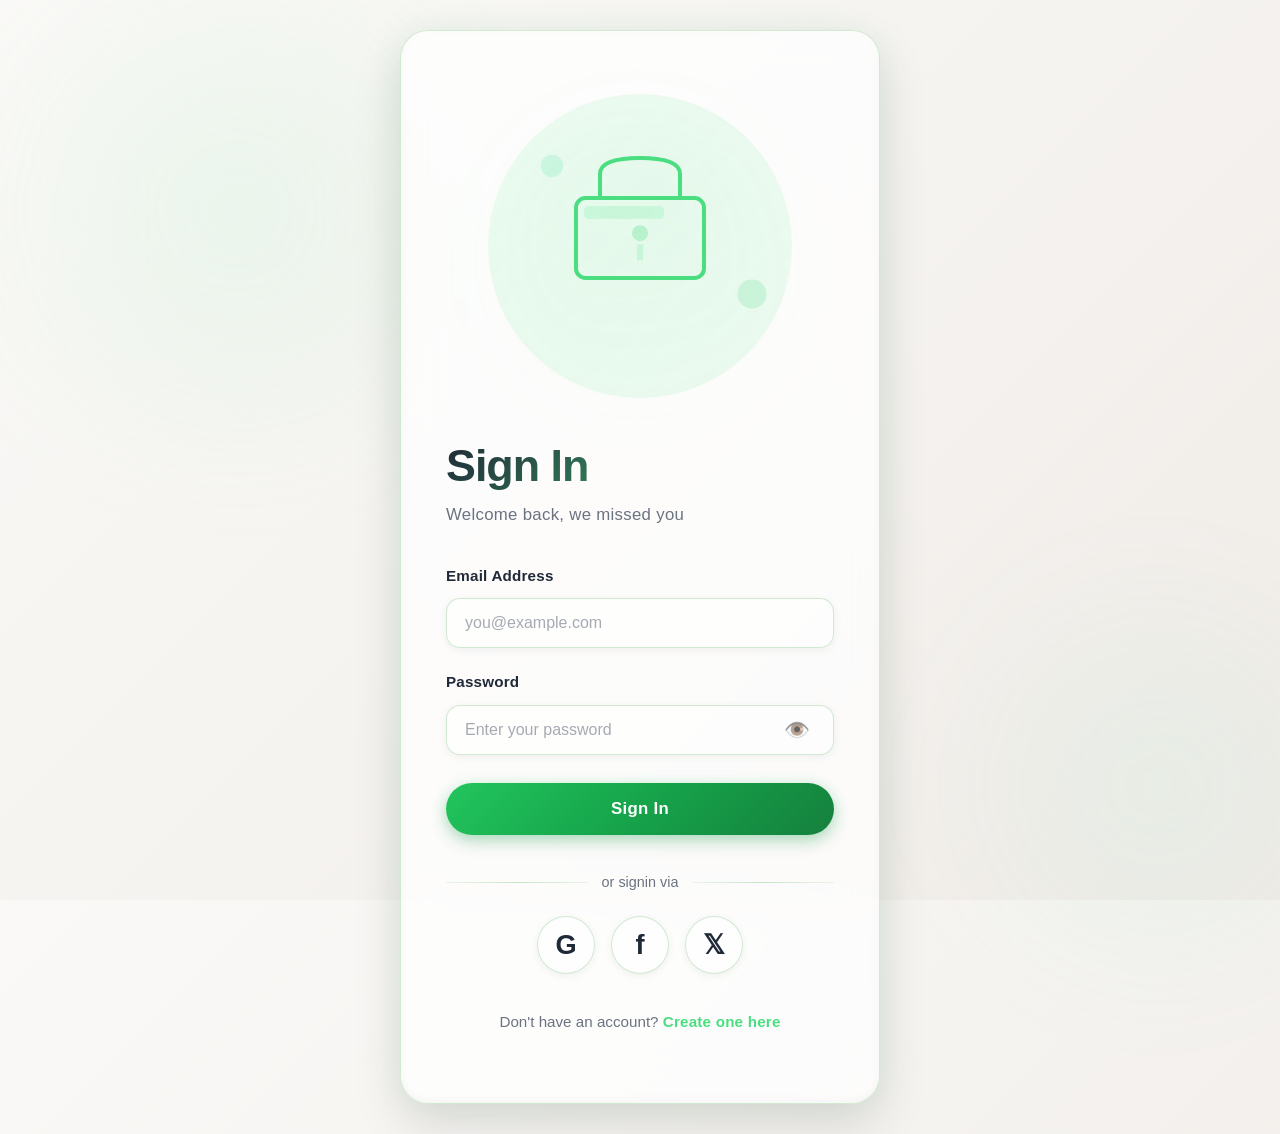
==== signin.html @ 395a78ac "Initial commit: Premium authentication UI with glassmorphism design" ====
<!DOCTYPE html>
<html lang="en">
<head>
    <meta charset="UTF-8">
    <meta name="viewport" content="width=device-width, initial-scale=1.0">
    <title>Sign In - Premium App</title>
    <link rel="stylesheet" href="style.css">
</head>
<body>
    <div class="container">
        <div class="glass-card">
            <div class="illustration">
                <svg viewBox="0 0 200 200" xmlns="http://www.w3.org/2000/svg">
                    <!-- Soft gradient background -->
                    <defs>
                        <linearGradient id="signinGradient" x1="0%" y1="0%" x2="100%" y2="100%">
                            <stop offset="0%" style="stop-color:#86efac;stop-opacity:0.25" />
                            <stop offset="100%" style="stop-color:#4ade80;stop-opacity:0.15" />
                        </linearGradient>
                    </defs>
                    
                    <circle cx="100" cy="100" r="95" fill="url(#signinGradient)" opacity="0.6"/>
                    
                    <!-- Lock illustration -->
                    <rect x="60" y="70" width="80" height="50" rx="6" fill="none" stroke="#4ade80" stroke-width="2.5"/>
                    <path d="M 75 70 V 55 Q 75 45 100 45 Q 125 45 125 55 V 70" fill="none" stroke="#4ade80" stroke-width="2.5" stroke-linecap="round"/>
                    
                    <!-- Keyhole -->
                    <circle cx="100" cy="92" r="5" fill="#4ade80" opacity="0.3"/>
                    <rect x="98" y="99" width="4" height="10" fill="#4ade80" opacity="0.2"/>
                    
                    <!-- Shine effect -->
                    <rect x="65" y="75" width="50" height="8" fill="#86efac" opacity="0.3" rx="3"/>
                    
                    <!-- Decorative elements -->
                    <circle cx="45" cy="50" r="7" fill="#6ee7b7" opacity="0.25"/>
                    <circle cx="170" cy="130" r="9" fill="#4ade80" opacity="0.2"/>
                </svg>
            </div>

            <h1 class="title">Sign In</h1>
            <p class="subtitle">Welcome back, we missed you</p>

            <div id="successMessage" class="success-message"></div>

            <form onsubmit="handleSignIn(event)">
                <div class="form-group">
                    <label for="signinEmail">Email Address</label>
                    <input 
                        type="email" 
                        id="signinEmail" 
                        placeholder="you@example.com"
                        required
                    >
                    <span class="error-message" id="emailError"></span>
                </div>

                <div class="form-group">
                    <label for="signinPassword">Password</label>
                    <div class="password-wrapper">
                        <input 
                            type="password" 
                            id="signinPassword" 
                            placeholder="Enter your password"
                            required
                        >
                        <button type="button" class="toggle-password" onclick="togglePasswordVisibility('signinPassword')">👁️</button>
                    </div>
                    <span class="error-message" id="passwordError"></span>
                </div>

                <button type="submit" class="btn btn-primary btn-block" style="margin-top: 28px;">
                    Sign In
                </button>
            </form>

            <!-- Social Login Section -->
            <div class="social-login">
                <div class="social-divider">or signin via</div>
                <div class="social-buttons">
                    <button type="button" class="social-btn" title="Sign in with Google">G</button>
                    <button type="button" class="social-btn" title="Sign in with Facebook">f</button>
                    <button type="button" class="social-btn" title="Sign in with Twitter">𝕏</button>
                </div>
            </div>

            <div class="form-footer">
                <p>Don't have an account? <a href="signup.html">Create one here</a></p>
            </div>
        </div>
    </div>

    <script src="script.js"></script>
</body>
</html>
---- style.css ----
/* ==================== ROOT & VARIABLES ==================== */
:root {
    --primary-color: #4ade80;
    --primary-light: #86efac;
    --primary-lighter: #dcfce7;
    --accent-mint: #6ee7b7;
    --accent-emerald: #a78bfa;
    --bg-cream: #faf9f7;
    --bg-light: #f5f3f0;
    --bg-lighter: #f0ebe7;
    --text-dark: #1f2937;
    --text-light: #6b7280;
    --glass-bg: rgba(255, 255, 255, 0.75);
    --glass-border: rgba(76, 175, 80, 0.25);
    --shadow-sm: 0 2px 8px rgba(0, 0, 0, 0.06);
    --shadow-md: 0 8px 20px rgba(0, 0, 0, 0.08);
    --shadow-lg: 0 12px 35px rgba(0, 0, 0, 0.1);
    --shadow-xl: 0 20px 50px rgba(0, 0, 0, 0.12);
    --shadow-inner: inset 0 1px 3px rgba(255, 255, 255, 0.8), inset 0 -2px 8px rgba(0, 0, 0, 0.04);
    --transition: all 0.35s cubic-bezier(0.4, 0, 0.2, 1);
    --transition-fast: all 0.25s cubic-bezier(0.4, 0, 0.2, 1);
}

/* ==================== GLOBAL STYLES ==================== */
* {
    margin: 0;
    padding: 0;
    box-sizing: border-box;
}

html, body {
    width: 100%;
    height: 100%;
}

body {
    font-family: -apple-system, BlinkMacSystemFont, 'Segoe UI', 'Helvetica Neue', sans-serif;
    background: linear-gradient(135deg, #faf9f7 0%, #f5f3f0 50%, #f0ebe7 100%);
    color: var(--text-dark);
    line-height: 1.6;
    overflow-x: hidden;
    min-height: 100vh;
    position: relative;
}

/* Animated gradient background blobs */
body::before {
    content: '';
    position: fixed;
    top: -10%;
    left: -5%;
    width: 600px;
    height: 600px;
    background: radial-gradient(circle, rgba(134, 239, 172, 0.12) 0%, transparent 70%);
    border-radius: 50%;
    animation: float 25s ease-in-out infinite;
    z-index: 0;
    pointer-events: none;
    filter: blur(40px);
}

body::after {
    content: '';
    position: fixed;
    bottom: -15%;
    right: -10%;
    width: 500px;
    height: 500px;
    background: radial-gradient(circle, rgba(110, 231, 183, 0.08) 0%, transparent 70%);
    border-radius: 50%;
    animation: float 30s ease-in-out infinite reverse;
    z-index: 0;
    pointer-events: none;
    filter: blur(40px);
}

@keyframes float {
    0%, 100% {
        transform: translateY(0px) translateX(0px);
    }
    25% {
        transform: translateY(-40px) translateX(30px);
    }
    50% {
        transform: translateY(-80px) translateX(-20px);
    }
    75% {
        transform: translateY(-40px) translateX(40px);
    }
}

/* ==================== CONTAINER & LAYOUT ==================== */
.container {
    width: 100%;
    min-height: 100vh;
    display: flex;
    align-items: center;
    justify-content: center;
    padding: 30px 20px;
    position: relative;
    z-index: 1;
}

/* ==================== GLASSMORPHISM + NEUMORPHISM CARDS ==================== */
.glass-card {
    background: var(--glass-bg);
    backdrop-filter: blur(20px);
    -webkit-backdrop-filter: blur(20px);
    border: 1.5px solid var(--glass-border);
    border-radius: 28px;
    padding: 55px 45px;
    box-shadow: 
        var(--shadow-xl),
        var(--shadow-inner),
        0 0 40px rgba(74, 222, 128, 0.08);
    animation: 
        slideUpFadeScale 0.6s ease-out,
        floatCard 5s ease-in-out infinite 0.5s;
    position: relative;
    max-width: 480px;
    width: 100%;
    overflow: hidden;
}

.glass-card::before {
    content: '';
    position: absolute;
    top: 0;
    left: 0;
    right: 0;
    height: 1px;
    background: linear-gradient(90deg, transparent, rgba(255,255,255,0.8), transparent);
    z-index: 2;
}

@keyframes slideUpFadeScale {
    from {
        opacity: 0;
        transform: translateY(40px) scale(0.95);
    }
    to {
        opacity: 1;
        transform: translateY(0) scale(1);
    }
}

@keyframes floatCard {
    0%, 100% {
        transform: translateY(0px);
    }
    50% {
        transform: translateY(-20px);
    }
}

/* ==================== ILLUSTRATIONS ==================== */
.illustration {
    width: 100%;
    max-width: 320px;
    margin: 0 auto 35px;
    display: flex;
    justify-content: center;
    position: relative;
    z-index: 2;
}

@keyframes floatIllustration {
    0%, 100% {
        transform: translateY(0px) rotateZ(-1deg);
    }
    50% {
        transform: translateY(-15px) rotateZ(1deg);
    }
}

.illustration svg {
    width: 100%;
    height: auto;
    filter: drop-shadow(0 15px 35px rgba(74, 222, 128, 0.15));
    animation: floatIllustration 4s ease-in-out infinite;
}

/* ==================== TYPOGRAPHY ==================== */
.title {
    font-size: 2.8rem;
    font-weight: 800;
    background: linear-gradient(135deg, #1f2937 0%, #4ade80 100%);
    -webkit-background-clip: text;
    -webkit-text-fill-color: transparent;
    background-clip: text;
    margin-bottom: 12px;
    letter-spacing: -1px;
    line-height: 1.1;
}

.subtitle {
    font-size: 1.05rem;
    color: var(--text-light);
    margin-bottom: 35px;
    font-weight: 400;
    letter-spacing: 0.3px;
}

/* ==================== FORMS ==================== */
.form-group {
    display: flex;
    flex-direction: column;
    margin-bottom: 22px;
    animation: formSlideIn 0.5s ease-out backwards;
}

.form-group:nth-child(1) { animation-delay: 0.1s; }
.form-group:nth-child(2) { animation-delay: 0.2s; }
.form-group:nth-child(3) { animation-delay: 0.3s; }
.form-group:nth-child(4) { animation-delay: 0.4s; }
.form-group:nth-child(5) { animation-delay: 0.5s; }

@keyframes formSlideIn {
    from {
        opacity: 0;
        transform: translateY(20px);
    }
    to {
        opacity: 1;
        transform: translateY(0);
    }
}

label {
    font-size: 0.95rem;
    font-weight: 600;
    color: var(--text-dark);
    margin-bottom: 10px;
    display: block;
    letter-spacing: 0.2px;
}

input[type="text"],
input[type="email"],
input[type="password"] {
    padding: 15px 18px;
    border: 1.5px solid rgba(76, 173, 80, 0.25);
    border-radius: 14px;
    background: rgba(255, 255, 255, 0.5);
    color: var(--text-dark);
    font-size: 1rem;
    transition: var(--transition);
    font-family: inherit;
    box-shadow: var(--shadow-sm);
    position: relative;
    z-index: 1;
}

input[type="text"]::placeholder,
input[type="email"]::placeholder,
input[type="password"]::placeholder {
    color: rgba(107, 114, 128, 0.6);
}

input[type="text"]:focus,
input[type="email"]:focus,
input[type="password"]:focus {
    outline: none;
    background: rgba(255, 255, 255, 0.95);
    border-color: var(--primary-color);
    box-shadow: 
        0 0 0 4px rgba(74, 222, 128, 0.12),
        var(--shadow-md),
        inset 0 1px 2px rgba(255, 255, 255, 0.5);
    transform: translateY(-2px);
}

/* ==================== PASSWORD WRAPPER ==================== */
.password-wrapper {
    position: relative;
    display: flex;
    align-items: center;
}

.password-wrapper input {
    width: 100%;
    padding-right: 48px;
}

.toggle-password {
    position: absolute;
    right: 16px;
    background: none;
    border: none;
    cursor: pointer;
    color: var(--text-light);
    font-size: 1.3rem;
    transition: var(--transition-fast);
    padding: 8px;
    display: flex;
    align-items: center;
    justify-content: center;
    z-index: 2;
    opacity: 0.7;
}

.toggle-password:hover {
    color: var(--primary-color);
    transform: scale(1.15);
    opacity: 1;
}

/* ==================== BUTTONS ==================== */
.btn {
    padding: 16px 36px;
    border: none;
    border-radius: 26px;
    font-size: 1.05rem;
    font-weight: 700;
    cursor: pointer;
    transition: var(--transition);
    position: relative;
    overflow: hidden;
    font-family: inherit;
    letter-spacing: 0.3px;
    box-shadow: var(--shadow-md);
}

/* Shine effect animation */
.btn::before {
    content: '';
    position: absolute;
    top: 0;
    left: -100%;
    width: 100%;
    height: 100%;
    background: linear-gradient(90deg, 
        transparent 0%, 
        rgba(255,255,255,0.4) 50%, 
        transparent 100%);
    transition: left 0.6s ease;
}

.btn:hover::before {
    left: 100%;
}

/* Glow effect */
.btn::after {
    content: '';
    position: absolute;
    top: 50%;
    left: 50%;
    width: 0;
    height: 0;
    border-radius: 50%;
    background: rgba(255, 255, 255, 0.3);
    transform: translate(-50%, -50%);
    transition: width 0.4s, height 0.4s;
    z-index: -1;
}

.btn:active::after {
    width: 300px;
    height: 300px;
}

.btn-primary {
    background: linear-gradient(135deg, #22c55e 0%, #16a34a 50%, #15803d 100%);
    color: white;
    box-shadow: 
        var(--shadow-md),
        0 4px 15px rgba(34, 197, 94, 0.35);
}

.btn-primary:hover {
    transform: translateY(-4px);
    box-shadow: 
        0 12px 30px rgba(34, 197, 94, 0.45),
        0 0 30px rgba(74, 222, 128, 0.25);
}

.btn-primary:active {
    transform: translateY(-2px) scale(0.97);
    box-shadow: 
        0 8px 20px rgba(34, 197, 94, 0.35),
        inset 0 2px 4px rgba(0, 0, 0, 0.15);
}

.btn-secondary {
    background: rgba(74, 222, 128, 0.12);
    color: var(--primary-color);
    border: 1.8px solid var(--primary-color);
    box-shadow: var(--shadow-sm);
}

.btn-secondary:hover {
    background: rgba(74, 222, 128, 0.2);
    transform: translateY(-3px);
    box-shadow: 
        0 8px 20px rgba(74, 222, 128, 0.25),
        0 0 25px rgba(74, 222, 128, 0.15);
    border-color: var(--accent-mint);
}

.btn-secondary:active {
    transform: translateY(-1px) scale(0.97);
}

.btn-block {
    width: 100%;
    display: block;
}

/* ==================== SOCIAL BUTTONS ==================== */
.social-login {
    margin-top: 36px;
    text-align: center;
}

.social-divider {
    display: flex;
    align-items: center;
    gap: 14px;
    color: var(--text-light);
    font-size: 0.9rem;
    margin-bottom: 22px;
    font-weight: 500;
}

.social-divider::before,
.social-divider::after {
    content: '';
    flex: 1;
    height: 1.5px;
    background: linear-gradient(90deg, rgba(76, 173, 80, 0.1), rgba(76, 173, 80, 0.3), rgba(76, 173, 80, 0.1));
}

.social-buttons {
    display: flex;
    gap: 16px;
    justify-content: center;
    flex-wrap: wrap;
}

.social-btn {
    width: 58px;
    height: 58px;
    border-radius: 50%;
    background: linear-gradient(135deg, rgba(255, 255, 255, 0.6), rgba(255, 255, 255, 0.4));
    border: 1.8px solid rgba(76, 173, 80, 0.25);
    cursor: pointer;
    display: flex;
    align-items: center;
    justify-content: center;
    transition: var(--transition);
    color: var(--text-dark);
    font-size: 1.7rem;
    font-weight: 700;
    box-shadow: var(--shadow-sm);
    position: relative;
    overflow: hidden;
}

.social-btn::before {
    content: '';
    position: absolute;
    inset: 0;
    background: linear-gradient(45deg, transparent 30%, rgba(255,255,255,0.3), transparent 70%);
    transform: translateX(-150%) translateY(-150%);
    transition: transform 0.6s cubic-bezier(0.4, 0, 0.2, 1);
}

.social-btn:hover::before {
    transform: translateX(150%) translateY(150%);
}

.social-btn:hover {
    transform: translateY(-8px) scale(1.12);
    background: linear-gradient(135deg, rgba(76, 222, 128, 0.2), rgba(76, 222, 128, 0.1));
    border-color: var(--primary-color);
    box-shadow: 
        0 12px 32px rgba(74, 222, 128, 0.3),
        0 0 28px rgba(74, 222, 128, 0.18);
}

.social-btn:active {
    transform: translateY(-3px) scale(1.06);
    box-shadow: 
        0 8px 20px rgba(74, 222, 128, 0.25),
        inset 0 2px 4px rgba(0, 0, 0, 0.1);
}

/* ==================== FORM SECTIONS ==================== */
.form-divider {
    text-align: center;
    color: var(--text-light);
    font-size: 0.9rem;
    margin: 32px 0;
    position: relative;
    font-weight: 500;
    letter-spacing: 0.2px;
}

.form-divider::before,
.form-divider::after {
    content: '';
    position: absolute;
    top: 50%;
    width: 38%;
    height: 1.5px;
    background: linear-gradient(90deg, rgba(76, 173, 80, 0.1), rgba(76, 173, 80, 0.3));
}

.form-divider::before {
    left: 0;
}

.form-divider::after {
    right: 0;
    background: linear-gradient(90deg, rgba(76, 173, 80, 0.3), rgba(76, 173, 80, 0.1));
}

.form-footer {
    text-align: center;
    margin-top: 36px;
    font-size: 0.95rem;
}

.form-footer p {
    color: var(--text-light);
    margin-bottom: 14px;
    font-weight: 500;
}

.form-footer a {
    color: var(--primary-color);
    text-decoration: none;
    font-weight: 700;
    transition: var(--transition-fast);
    position: relative;
    letter-spacing: 0.2px;
}

.form-footer a::after {
    content: '';
    position: absolute;
    bottom: -3px;
    left: 0;
    right: 0;
    height: 2.5px;
    background: linear-gradient(90deg, var(--primary-color), var(--accent-mint));
    transform: scaleX(0);
    transform-origin: right;
    transition: transform 0.4s cubic-bezier(0.4, 0, 0.2, 1);
    border-radius: 2px;
}

.form-footer a:hover {
    color: var(--accent-mint);
}

.form-footer a:hover::after {
    transform: scaleX(1);
    transform-origin: left;
}

/* ==================== BUTTONS SECTION ==================== */
.button-group {
    display: flex;
    gap: 16px;
    justify-content: center;
}

.button-group .btn {
    flex: 1;
}

/* ==================== ERROR & SUCCESS MESSAGES ==================== */
.error-message {
    font-size: 0.85rem;
    color: #ef4444;
    display: none;
    margin-top: 6px;
    animation: shake 0.3s ease-in-out;
}

.error-message.show {
    display: block;
}

@keyframes shake {
    0%, 100% { transform: translateX(0); }
    25% { transform: translateX(-5px); }
    75% { transform: translateX(5px); }
}

.success-message {
    background: rgba(34, 197, 94, 0.15);
    border: 1.5px solid var(--primary-color);
    color: var(--primary-color);
    padding: 14px 16px;
    border-radius: 12px;
    margin-bottom: 20px;
    display: none;
    animation: slideDownFade 0.4s ease-out;
}

.success-message.show {
    display: block;
}

@keyframes slideDownFade {
    from {
        opacity: 0;
        transform: translateY(-10px);
    }
    to {
        opacity: 1;
        transform: translateY(0);
    }
}

/* ==================== HOME PAGE ==================== */
.home-content {
    text-align: center;
}

.home-content .title {
    background: linear-gradient(135deg, var(--primary-color), var(--accent-mint));
    -webkit-background-clip: text;
    -webkit-text-fill-color: transparent;
    background-clip: text;
}

/* ==================== RESPONSIVE DESIGN ==================== */
@media (max-width: 768px) {
    .glass-card {
        padding: 40px 24px;
        border-radius: 18px;
    }

    .title {
        font-size: 1.8rem;
    }

    .subtitle {
        font-size: 1rem;
    }

    .btn {
        padding: 12px 24px;
        font-size: 0.95rem;
    }

    .button-group {
        flex-direction: column;
    }
}

@media (max-width: 480px) {
    .container {
        padding: 16px;
    }

    .glass-card {
        padding: 32px 20px;
        border-radius: 16px;
    }

    .title {
        font-size: 1.5rem;
        margin-bottom: 10px;
    }

    .subtitle {
        font-size: 0.95rem;
        margin-bottom: 24px;
    }

    .form-group {
        margin-bottom: 16px;
    }

    input[type="text"],
    input[type="email"],
    input[type="password"] {
        padding: 12px 14px;
        font-size: 16px; /* Prevents iOS zoom */
    }

    .btn {
        padding: 12px 20px;
        font-size: 0.9rem;
        min-height: 48px;
    }

    .button-group {
        gap: 12px;
    }

    label {
        font-size: 0.9rem;
    }

    .social-btn {
        width: 46px;
        height: 46px;
    }

    .illustration {
        max-width: 200px;
    }
}

/* ==================== TOUCH DEVICE OPTIMIZATIONS ==================== */
@media (hover: none) and (pointer: coarse) {
    input[type="text"],
    input[type="email"],
    input[type="password"] {
        font-size: 16px;
        touch-action: manipulation;
    }

    .btn {
        touch-action: manipulation;
        -webkit-tap-highlight-color: transparent;
    }

    .btn:active {
        transform: scale(0.98);
    }
}
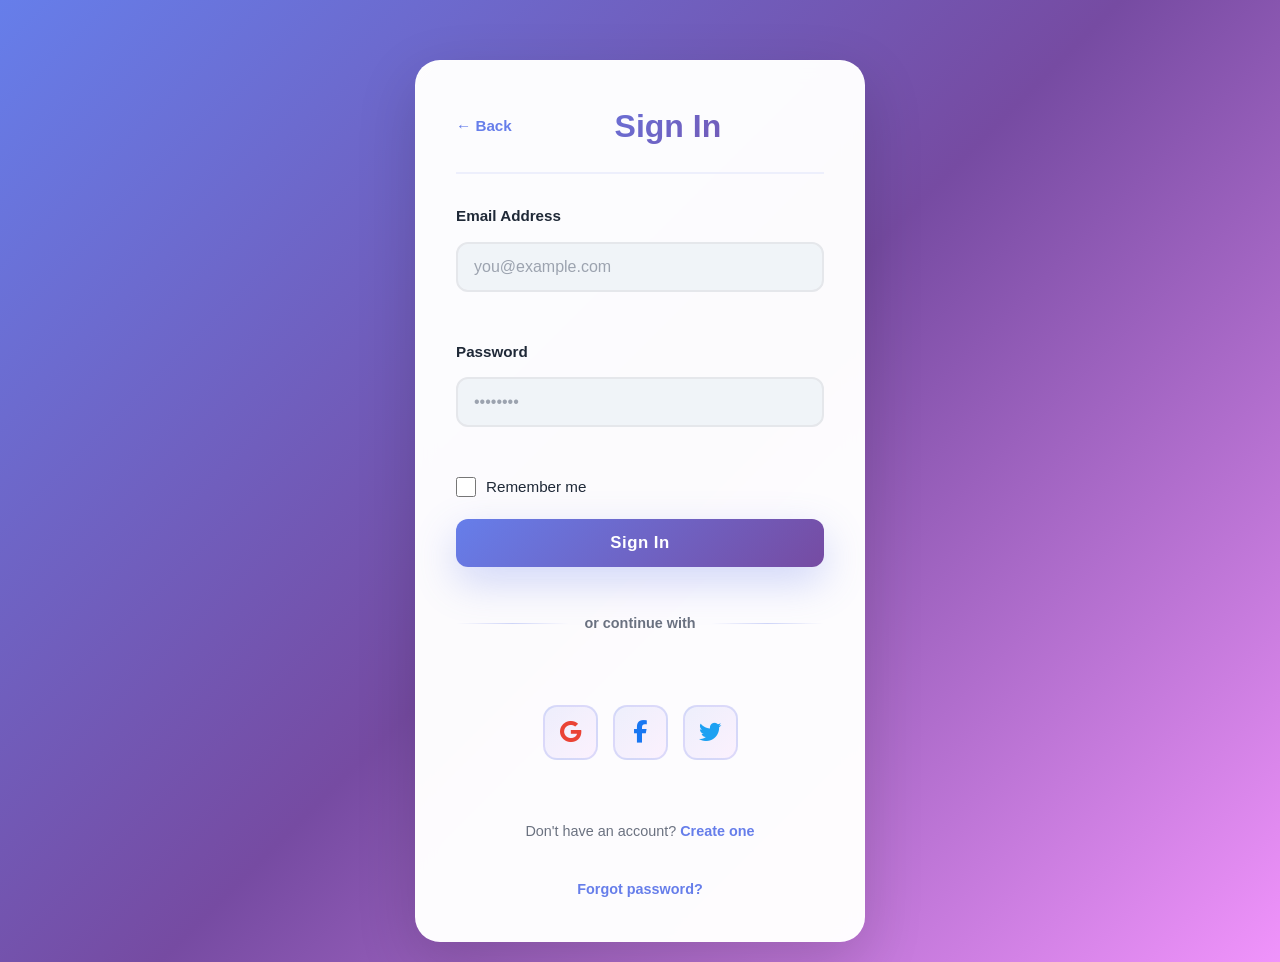
==== commit 97ba50e1: "Initial commit - UI UX Signin Project" ====
--- a/signin.html
+++ b/signin.html
@@ -3,90 +3,96 @@
 <head>
     <meta charset="UTF-8">
     <meta name="viewport" content="width=device-width, initial-scale=1.0">
-    <title>Sign In - Premium App</title>
+    <title>Sign In - GlassAuth</title>
     <link rel="stylesheet" href="style.css">
+    <link rel="stylesheet" href="https://cdnjs.cloudflare.com/ajax/libs/font-awesome/6.4.0/css/all.min.css">
 </head>
 <body>
-    <div class="container">
-        <div class="glass-card">
-            <div class="illustration">
-                <svg viewBox="0 0 200 200" xmlns="http://www.w3.org/2000/svg">
-                    <!-- Soft gradient background -->
-                    <defs>
-                        <linearGradient id="signinGradient" x1="0%" y1="0%" x2="100%" y2="100%">
-                            <stop offset="0%" style="stop-color:#86efac;stop-opacity:0.25" />
-                            <stop offset="100%" style="stop-color:#4ade80;stop-opacity:0.15" />
-                        </linearGradient>
-                    </defs>
-                    
-                    <circle cx="100" cy="100" r="95" fill="url(#signinGradient)" opacity="0.6"/>
-                    
-                    <!-- Lock illustration -->
-                    <rect x="60" y="70" width="80" height="50" rx="6" fill="none" stroke="#4ade80" stroke-width="2.5"/>
-                    <path d="M 75 70 V 55 Q 75 45 100 45 Q 125 45 125 55 V 70" fill="none" stroke="#4ade80" stroke-width="2.5" stroke-linecap="round"/>
-                    
-                    <!-- Keyhole -->
-                    <circle cx="100" cy="92" r="5" fill="#4ade80" opacity="0.3"/>
-                    <rect x="98" y="99" width="4" height="10" fill="#4ade80" opacity="0.2"/>
-                    
-                    <!-- Shine effect -->
-                    <rect x="65" y="75" width="50" height="8" fill="#86efac" opacity="0.3" rx="3"/>
-                    
-                    <!-- Decorative elements -->
-                    <circle cx="45" cy="50" r="7" fill="#6ee7b7" opacity="0.25"/>
-                    <circle cx="170" cy="130" r="9" fill="#4ade80" opacity="0.2"/>
-                </svg>
+    <div class="container signin-container">
+        <div class="glass-card auth-card">
+            <div class="card-header">
+                <a href="index.html" class="back-link">← Back</a>
+                <h2>Sign In</h2>
             </div>
 
-            <h1 class="title">Sign In</h1>
-            <p class="subtitle">Welcome back, we missed you</p>
-
-            <div id="successMessage" class="success-message"></div>
-
-            <form onsubmit="handleSignIn(event)">
+            <form id="signinForm" class="auth-form" novalidate>
                 <div class="form-group">
                     <label for="signinEmail">Email Address</label>
                     <input 
                         type="email" 
                         id="signinEmail" 
+                        name="email" 
                         placeholder="you@example.com"
-                        required
-                    >
-                    <span class="error-message" id="emailError"></span>
+                        required>
+                    <span class="form-error" id="signinEmailError"></span>
                 </div>
 
                 <div class="form-group">
                     <label for="signinPassword">Password</label>
-                    <div class="password-wrapper">
-                        <input 
-                            type="password" 
-                            id="signinPassword" 
-                            placeholder="Enter your password"
-                            required
-                        >
-                        <button type="button" class="toggle-password" onclick="togglePasswordVisibility('signinPassword')">👁️</button>
-                    </div>
-                    <span class="error-message" id="passwordError"></span>
+                    <input 
+                        type="password" 
+                        id="signinPassword" 
+                        name="password" 
+                        placeholder="••••••••"
+                        required>
+                    <span class="form-error" id="signinPasswordError"></span>
                 </div>
 
-                <button type="submit" class="btn btn-primary btn-block" style="margin-top: 28px;">
-                    Sign In
-                </button>
+                <div class="form-group checkbox">
+                    <input 
+                        type="checkbox" 
+                        id="rememberMe" 
+                        name="rememberMe">
+                    <label for="rememberMe">Remember me</label>
+                </div>
+
+                <button type="submit" class="btn btn-primary btn-block">Sign In</button>
+
+                <div class="form-divider">
+                    <span>or continue with</span>
+                </div>
+
+                <div class="social-buttons">
+                    <button type="button" class="social-btn google-btn" title="Sign in with Google">
+                        <i class="fab fa-google"></i>
+                    </button>
+                    <button type="button" class="social-btn facebook-btn" title="Sign in with Facebook">
+                        <i class="fab fa-facebook-f"></i>
+                    </button>
+                    <button type="button" class="social-btn twitter-btn" title="Sign in with Twitter">
+                        <i class="fab fa-twitter"></i>
+                    </button>
+                </div>
+
+                <p class="auth-link">Don't have an account? <a href="signup.html">Create one</a></p>
+                <p class="auth-link forgot-password"><a href="#">Forgot password?</a></p>
             </form>
 
-            <!-- Social Login Section -->
-            <div class="social-login">
-                <div class="social-divider">or signin via</div>
-                <div class="social-buttons">
-                    <button type="button" class="social-btn" title="Sign in with Google">G</button>
-                    <button type="button" class="social-btn" title="Sign in with Facebook">f</button>
-                    <button type="button" class="social-btn" title="Sign in with Twitter">𝕏</button>
+            <div class="success-message" id="signinSuccessMessage" style="display: none;">
+                <svg width="24" height="24" viewBox="0 0 24 24" fill="none" stroke="currentColor">
+                    <path d="M22 11.08V12a10 10 0 1 1-5.93-9.14" stroke-width="2" stroke-linecap="round"/>
+                    <polyline points="22 4 12 14.01 9 11.01" stroke-width="2" stroke-linecap="round"/>
+                </svg>
+                <p>Signed in successfully! Redirecting...</p>
+            </div>
+
+            <div class="user-info" id="userInfo" style="display: none;">
+                <div class="info-header">
+                    <h3>Welcome back!</h3>
+                    <button type="button" class="btn-logout" id="logoutBtn">Logout</button>
+                </div>
+                <div class="user-details">
+                    <p><strong>Name:</strong> <span id="displayName"></span></p>
+                    <p><strong>Email:</strong> <span id="displayEmail"></span></p>
+                    <p><strong>Joined:</strong> <span id="displayDate"></span></p>
                 </div>
             </div>
+        </div>
 
-            <div class="form-footer">
-                <p>Don't have an account? <a href="signup.html">Create one here</a></p>
-            </div>
+        <div class="floating-shapes">
+            <div class="shape shape-1"></div>
+            <div class="shape shape-2"></div>
+            <div class="shape shape-3"></div>
         </div>
     </div>
 
--- a/style.css
+++ b/style.css
@@ -1,124 +1,88 @@
-/* ==================== ROOT & VARIABLES ==================== */
+/* ============================================
+   ROOT VARIABLES & GLOBAL STYLES
+   ============================================ */
+
 :root {
-    --primary-color: #4ade80;
-    --primary-light: #86efac;
-    --primary-lighter: #dcfce7;
-    --accent-mint: #6ee7b7;
-    --accent-emerald: #a78bfa;
-    --bg-cream: #faf9f7;
-    --bg-light: #f5f3f0;
-    --bg-lighter: #f0ebe7;
-    --text-dark: #1f2937;
-    --text-light: #6b7280;
-    --glass-bg: rgba(255, 255, 255, 0.75);
-    --glass-border: rgba(76, 175, 80, 0.25);
-    --shadow-sm: 0 2px 8px rgba(0, 0, 0, 0.06);
-    --shadow-md: 0 8px 20px rgba(0, 0, 0, 0.08);
-    --shadow-lg: 0 12px 35px rgba(0, 0, 0, 0.1);
-    --shadow-xl: 0 20px 50px rgba(0, 0, 0, 0.12);
-    --shadow-inner: inset 0 1px 3px rgba(255, 255, 255, 0.8), inset 0 -2px 8px rgba(0, 0, 0, 0.04);
-    --transition: all 0.35s cubic-bezier(0.4, 0, 0.2, 1);
-    --transition-fast: all 0.25s cubic-bezier(0.4, 0, 0.2, 1);
-}
-
-/* ==================== GLOBAL STYLES ==================== */
+    --primary-color: #7c3aed;
+    --primary-light: #a78bfa;
+    --primary-dark: #6d28d9;
+    --secondary-color: #06b6d4;
+    --accent-color: #ec4899;
+    --success-color: #10b981;
+    --error-color: #ef4444;
+    --warning-color: #f59e0b;
+    --bg-color: #0f172a;
+    --bg-secondary: #1e293b;
+    --text-color: #1f2937;
+    --text-secondary: #6b7280;
+    --light-bg: #f8fafc;
+    --glass-bg: rgba(124, 58, 237, 0.08);
+    --glass-border: rgba(124, 58, 237, 0.15);
+    --shadow-lg: 0 25px 50px -12px rgba(0, 0, 0, 0.1);
+    --shadow-md: 0 10px 25px -5px rgba(0, 0, 0, 0.08);
+    --transition: all 0.3s cubic-bezier(0.4, 0, 0.2, 1);
+}
+
 * {
     margin: 0;
     padding: 0;
     box-sizing: border-box;
 }
 
-html, body {
+html {
+    scroll-behavior: smooth;
+}
+
+body {
+    font-family: 'Segoe UI', Tahoma, Geneva, Verdana, sans-serif;
+    background: linear-gradient(135deg, #667eea 0%, #764ba2 50%, #f093fb 100%);
+    min-height: 100vh;
+    overflow-x: hidden;
+    color: var(--text-color);
+    line-height: 1.6;
+}
+
+/* ============================================
+   CONTAINER & LAYOUT
+   ============================================ */
+
+.container {
     width: 100%;
-    height: 100%;
-}
-
-body {
-    font-family: -apple-system, BlinkMacSystemFont, 'Segoe UI', 'Helvetica Neue', sans-serif;
-    background: linear-gradient(135deg, #faf9f7 0%, #f5f3f0 50%, #f0ebe7 100%);
-    color: var(--text-dark);
-    line-height: 1.6;
-    overflow-x: hidden;
+    max-width: 1200px;
+    margin: 0 auto;
+    padding: 20px;
+    display: flex;
+    flex-direction: column;
+    align-items: center;
+    justify-content: center;
     min-height: 100vh;
     position: relative;
-}
-
-/* Animated gradient background blobs */
-body::before {
-    content: '';
-    position: fixed;
-    top: -10%;
-    left: -5%;
-    width: 600px;
-    height: 600px;
-    background: radial-gradient(circle, rgba(134, 239, 172, 0.12) 0%, transparent 70%);
-    border-radius: 50%;
-    animation: float 25s ease-in-out infinite;
-    z-index: 0;
-    pointer-events: none;
-    filter: blur(40px);
-}
-
-body::after {
-    content: '';
-    position: fixed;
-    bottom: -15%;
-    right: -10%;
-    width: 500px;
-    height: 500px;
-    background: radial-gradient(circle, rgba(110, 231, 183, 0.08) 0%, transparent 70%);
-    border-radius: 50%;
-    animation: float 30s ease-in-out infinite reverse;
-    z-index: 0;
-    pointer-events: none;
-    filter: blur(40px);
-}
-
-@keyframes float {
-    0%, 100% {
-        transform: translateY(0px) translateX(0px);
-    }
-    25% {
-        transform: translateY(-40px) translateX(30px);
-    }
-    50% {
-        transform: translateY(-80px) translateX(-20px);
-    }
-    75% {
-        transform: translateY(-40px) translateX(40px);
-    }
-}
-
-/* ==================== CONTAINER & LAYOUT ==================== */
-.container {
-    width: 100%;
-    min-height: 100vh;
-    display: flex;
-    align-items: center;
-    justify-content: center;
-    padding: 30px 20px;
+    z-index: 10;
+}
+
+.home-container {
+    gap: 40px;
+}
+
+.signup-container,
+.signin-container {
+    justify-content: flex-start;
+    padding-top: 60px;
+}
+
+/* ============================================
+   GLASS CARD STYLES
+   ============================================ */
+
+.glass-card {
+    background: rgba(255, 255, 255, 0.95);
+    backdrop-filter: blur(10px);
+    border: 1px solid rgba(255, 255, 255, 0.2);
+    border-radius: 25px;
+    padding: 40px;
+    box-shadow: 0 30px 60px rgba(0, 0, 0, 0.2);
+    animation: fadeInUp 0.6s ease-out;
     position: relative;
-    z-index: 1;
-}
-
-/* ==================== GLASSMORPHISM + NEUMORPHISM CARDS ==================== */
-.glass-card {
-    background: var(--glass-bg);
-    backdrop-filter: blur(20px);
-    -webkit-backdrop-filter: blur(20px);
-    border: 1.5px solid var(--glass-border);
-    border-radius: 28px;
-    padding: 55px 45px;
-    box-shadow: 
-        var(--shadow-xl),
-        var(--shadow-inner),
-        0 0 40px rgba(74, 222, 128, 0.08);
-    animation: 
-        slideUpFadeScale 0.6s ease-out,
-        floatCard 5s ease-in-out infinite 0.5s;
-    position: relative;
-    max-width: 480px;
-    width: 100%;
     overflow: hidden;
 }
 
@@ -128,487 +92,637 @@
     top: 0;
     left: 0;
     right: 0;
-    height: 1px;
-    background: linear-gradient(90deg, transparent, rgba(255,255,255,0.8), transparent);
-    z-index: 2;
-}
-
-@keyframes slideUpFadeScale {
-    from {
-        opacity: 0;
-        transform: translateY(40px) scale(0.95);
-    }
-    to {
-        opacity: 1;
-        transform: translateY(0) scale(1);
-    }
-}
-
-@keyframes floatCard {
-    0%, 100% {
-        transform: translateY(0px);
-    }
-    50% {
-        transform: translateY(-20px);
-    }
-}
-
-/* ==================== ILLUSTRATIONS ==================== */
-.illustration {
-    width: 100%;
-    max-width: 320px;
-    margin: 0 auto 35px;
-    display: flex;
-    justify-content: center;
+    bottom: 0;
+    background: linear-gradient(135deg, rgba(255, 255, 255, 0.1) 0%, transparent 100%);
+    pointer-events: none;
+    z-index: 1;
+}
+
+.glass-card > * {
     position: relative;
     z-index: 2;
 }
 
-@keyframes floatIllustration {
-    0%, 100% {
-        transform: translateY(0px) rotateZ(-1deg);
-    }
-    50% {
-        transform: translateY(-15px) rotateZ(1deg);
-    }
-}
-
-.illustration svg {
+/* ============================================
+   HOME PAGE STYLES
+   ============================================ */
+
+.welcome-card {
+    text-align: center;
+    max-width: 600px;
     width: 100%;
-    height: auto;
-    filter: drop-shadow(0 15px 35px rgba(74, 222, 128, 0.15));
-    animation: floatIllustration 4s ease-in-out infinite;
-}
-
-/* ==================== TYPOGRAPHY ==================== */
-.title {
-    font-size: 2.8rem;
+}
+
+.icon-circle {
+    width: 100px;
+    height: 100px;
+    margin: 0 auto 30px;
+    background: linear-gradient(135deg, var(--primary-color), var(--secondary-color));
+    border-radius: 50%;
+    display: flex;
+    align-items: center;
+    justify-content: center;
+    color: white;
+    animation: float 3s ease-in-out infinite;
+    box-shadow: 0 20px 40px rgba(124, 58, 237, 0.3);
+}
+
+.icon-circle svg {
+    filter: drop-shadow(0 2px 4px rgba(0, 0, 0, 0.2));
+}
+
+.welcome-card h1 {
+    font-size: 3.5rem;
     font-weight: 800;
-    background: linear-gradient(135deg, #1f2937 0%, #4ade80 100%);
+    margin-bottom: 15px;
+    letter-spacing: -1.5px;
+    color: var(--text-color);
+}
+
+.gradient-text {
+    background: linear-gradient(135deg, #667eea 0%, #764ba2 50%, #f093fb 100%);
     -webkit-background-clip: text;
     -webkit-text-fill-color: transparent;
     background-clip: text;
+}
+
+.subtitle {
+    font-size: 1.3rem;
+    color: var(--text-secondary);
+    margin-bottom: 35px;
+    font-weight: 500;
+}
+
+.features {
+    display: grid;
+    grid-template-columns: repeat(auto-fit, minmax(200px, 1fr));
+    gap: 20px;
+    margin: 40px 0;
+    text-align: left;
+}
+
+.feature-item {
+    display: flex;
+    align-items: center;
+    gap: 15px;
+    padding: 20px;
+    background: linear-gradient(135deg, rgba(102, 126, 234, 0.1) 0%, rgba(240, 147, 251, 0.1) 100%);
+    border-radius: 15px;
+    border: 1.5px solid rgba(102, 126, 234, 0.2);
+    transition: var(--transition);
+    cursor: pointer;
+}
+
+.feature-item:hover {
+    background: linear-gradient(135deg, rgba(102, 126, 234, 0.2) 0%, rgba(240, 147, 251, 0.2) 100%);
+    transform: translateX(8px) translateY(-2px);
+    box-shadow: 0 15px 40px rgba(102, 126, 234, 0.2);
+}
+
+.feature-icon {
+    font-size: 2rem;
+    background: linear-gradient(135deg, #667eea, #f093fb);
+    -webkit-background-clip: text;
+    -webkit-text-fill-color: transparent;
+    background-clip: text;
+    min-width: 40px;
+}
+
+.button-group {
+    display: flex;
+    gap: 20px;
+    margin-top: 40px;
+    justify-content: center;
+    flex-wrap: wrap;
+}
+
+.glass-info {
+    display: grid;
+    grid-template-columns: repeat(auto-fit, minmax(250px, 1fr));
+    gap: 20px;
+    width: 100%;
+    max-width: 900px;
+    margin-top: 20px;
+}
+
+.info-card {
+    background: linear-gradient(135deg, rgba(255, 255, 255, 0.8) 0%, rgba(255, 255, 255, 0.6) 100%);
+    backdrop-filter: blur(20px);
+    border: 1.5px solid rgba(255, 255, 255, 0.3);
+    border-radius: 20px;
+    padding: 30px;
+    transition: var(--transition);
+    box-shadow: 0 10px 40px rgba(0, 0, 0, 0.1);
+    position: relative;
+    overflow: hidden;
+}
+
+.info-card::before {
+    content: '';
+    position: absolute;
+    top: -50%;
+    right: -50%;
+    width: 200px;
+    height: 200px;
+    background: radial-gradient(circle, rgba(102, 126, 234, 0.1) 0%, transparent 70%);
+    border-radius: 50%;
+    z-index: 0;
+}
+
+.info-card > * {
+    position: relative;
+    z-index: 1;
+}
+
+.info-card:hover {
+    background: linear-gradient(135deg, rgba(255, 255, 255, 0.9) 0%, rgba(255, 255, 255, 0.7) 100%);
+    transform: translateY(-8px);
+    box-shadow: 0 20px 50px rgba(102, 126, 234, 0.15);
+}
+
+.info-card h3 {
+    color: #667eea;
     margin-bottom: 12px;
-    letter-spacing: -1px;
-    line-height: 1.1;
-}
-
-.subtitle {
-    font-size: 1.05rem;
-    color: var(--text-light);
-    margin-bottom: 35px;
-    font-weight: 400;
-    letter-spacing: 0.3px;
-}
-
-/* ==================== FORMS ==================== */
+    font-size: 1.3rem;
+    font-weight: 700;
+}
+
+.info-card p {
+    color: var(--text-secondary);
+    font-size: 0.95rem;
+    line-height: 1.6;
+}
+
+/* ============================================
+   FORM STYLES
+   ============================================ */
+
+.auth-card {
+    max-width: 450px;
+    width: 100%;
+    animation: slideInUp 0.5s ease-out;
+    border-radius: 25px;
+    background: rgba(255, 255, 255, 0.98) !important;
+    box-shadow: 0 20px 60px rgba(0, 0, 0, 0.15) !important;
+}
+
+.card-header {
+    display: flex;
+    align-items: center;
+    justify-content: space-between;
+    margin-bottom: 30px;
+    padding-bottom: 20px;
+    border-bottom: 2px solid rgba(102, 126, 234, 0.1);
+}
+
+.back-link {
+    color: #667eea;
+    text-decoration: none;
+    font-size: 0.95rem;
+    transition: var(--transition);
+    display: flex;
+    align-items: center;
+    gap: 5px;
+    font-weight: 600;
+}
+
+.back-link:hover {
+    color: #764ba2;
+}
+
+.card-header h2 {
+    flex: 1;
+    text-align: center;
+    font-size: 2rem;
+    font-weight: 800;
+    background: linear-gradient(135deg, #667eea 0%, #764ba2 100%);
+    -webkit-background-clip: text;
+    -webkit-text-fill-color: transparent;
+    background-clip: text;
+}
+
+.auth-form {
+    display: flex;
+    flex-direction: column;
+    gap: 20px;
+}
+
 .form-group {
     display: flex;
     flex-direction: column;
-    margin-bottom: 22px;
-    animation: formSlideIn 0.5s ease-out backwards;
-}
-
-.form-group:nth-child(1) { animation-delay: 0.1s; }
-.form-group:nth-child(2) { animation-delay: 0.2s; }
-.form-group:nth-child(3) { animation-delay: 0.3s; }
-.form-group:nth-child(4) { animation-delay: 0.4s; }
-.form-group:nth-child(5) { animation-delay: 0.5s; }
-
-@keyframes formSlideIn {
-    from {
-        opacity: 0;
-        transform: translateY(20px);
-    }
-    to {
-        opacity: 1;
-        transform: translateY(0);
-    }
-}
-
-label {
+    gap: 8px;
+}
+
+.form-group label {
     font-size: 0.95rem;
-    font-weight: 600;
-    color: var(--text-dark);
-    margin-bottom: 10px;
-    display: block;
-    letter-spacing: 0.2px;
-}
-
-input[type="text"],
-input[type="email"],
-input[type="password"] {
-    padding: 15px 18px;
-    border: 1.5px solid rgba(76, 173, 80, 0.25);
-    border-radius: 14px;
-    background: rgba(255, 255, 255, 0.5);
-    color: var(--text-dark);
+    font-weight: 700;
+    color: var(--text-color);
+    transition: var(--transition);
+    margin-bottom: 5px;
+}
+
+.form-group input {
+    padding: 14px 16px;
+    background: #f0f4f8;
+    border: 2px solid #e5e7eb;
+    border-radius: 12px;
+    color: var(--text-color);
     font-size: 1rem;
     transition: var(--transition);
-    font-family: inherit;
-    box-shadow: var(--shadow-sm);
-    position: relative;
-    z-index: 1;
-}
-
-input[type="text"]::placeholder,
-input[type="email"]::placeholder,
-input[type="password"]::placeholder {
-    color: rgba(107, 114, 128, 0.6);
-}
-
-input[type="text"]:focus,
-input[type="email"]:focus,
-input[type="password"]:focus {
     outline: none;
-    background: rgba(255, 255, 255, 0.95);
-    border-color: var(--primary-color);
-    box-shadow: 
-        0 0 0 4px rgba(74, 222, 128, 0.12),
-        var(--shadow-md),
-        inset 0 1px 2px rgba(255, 255, 255, 0.5);
-    transform: translateY(-2px);
-}
-
-/* ==================== PASSWORD WRAPPER ==================== */
-.password-wrapper {
-    position: relative;
-    display: flex;
+    font-weight: 500;
+}
+
+.form-group input:focus {
+    background: #ffffff;
+    border-color: #667eea;
+    box-shadow: 0 0 0 4px rgba(102, 126, 234, 0.1);
+}
+
+.form-group input::placeholder {
+    color: #9ca3af;
+}
+
+.form-group.checkbox {
+    flex-direction: row;
     align-items: center;
-}
-
-.password-wrapper input {
+    gap: 10px;
+}
+
+.form-group.checkbox input {
+    width: 20px;
+    height: 20px;
+    cursor: pointer;
+    accent-color: #667eea;
+    border-radius: 6px;
+}
+
+.form-group.checkbox label {
+    margin: 0;
+    cursor: pointer;
+    font-size: 0.95rem;
+    font-weight: 500;
+}
+
+.form-error {
+    color: #ef4444;
+    font-size: 0.85rem;
+    min-height: 20px;
+    display: block;
+    font-weight: 500;
+}
+
+.password-strength {
+    height: 6px;
+    background: #e5e7eb;
+    border-radius: 3px;
+    overflow: hidden;
+    margin-top: 8px;
+    box-shadow: inset 0 1px 2px rgba(0, 0, 0, 0.05);
+}
+
+.strength-bar {
+    height: 100%;
+    width: 0%;
+    background: linear-gradient(90deg, #ef4444, #f59e0b);
+    transition: var(--transition);
+    border-radius: 3px;
+}
+
+.strength-bar.weak {
+    width: 33%;
+    background: var(--error-color);
+}
+
+.strength-bar.medium {
+    width: 66%;
+    background: var(--warning-color);
+}
+
+.strength-bar.strong {
     width: 100%;
-    padding-right: 48px;
-}
-
-.toggle-password {
-    position: absolute;
-    right: 16px;
-    background: none;
+    background: var(--success-color);
+}
+
+.password-hint {
+    color: var(--text-secondary);
+    font-size: 0.8rem;
+    display: block;
+    margin-top: 5px;
+}
+
+/* ============================================
+   BUTTON STYLES
+   ============================================ */
+
+.btn {
+    padding: 14px 35px;
     border: none;
-    cursor: pointer;
-    color: var(--text-light);
-    font-size: 1.3rem;
-    transition: var(--transition-fast);
-    padding: 8px;
-    display: flex;
-    align-items: center;
-    justify-content: center;
-    z-index: 2;
-    opacity: 0.7;
-}
-
-.toggle-password:hover {
-    color: var(--primary-color);
-    transform: scale(1.15);
-    opacity: 1;
-}
-
-/* ==================== BUTTONS ==================== */
-.btn {
-    padding: 16px 36px;
-    border: none;
-    border-radius: 26px;
+    border-radius: 12px;
     font-size: 1.05rem;
     font-weight: 700;
     cursor: pointer;
     transition: var(--transition);
+    text-decoration: none;
+    display: inline-block;
+    text-align: center;
+    outline: none;
+    letter-spacing: 0.5px;
+}
+
+.btn-primary {
+    background: linear-gradient(135deg, #667eea 0%, #764ba2 100%);
+    color: white;
+    box-shadow: 0 15px 40px rgba(102, 126, 234, 0.3);
     position: relative;
     overflow: hidden;
-    font-family: inherit;
-    letter-spacing: 0.3px;
-    box-shadow: var(--shadow-md);
-}
-
-/* Shine effect animation */
-.btn::before {
+}
+
+.btn-primary::before {
     content: '';
     position: absolute;
     top: 0;
     left: -100%;
     width: 100%;
     height: 100%;
-    background: linear-gradient(90deg, 
-        transparent 0%, 
-        rgba(255,255,255,0.4) 50%, 
-        transparent 100%);
-    transition: left 0.6s ease;
-}
-
-.btn:hover::before {
+    background: linear-gradient(90deg, transparent, rgba(255, 255, 255, 0.2), transparent);
+    transition: left 0.5s;
+}
+
+.btn-primary:hover::before {
     left: 100%;
 }
 
-/* Glow effect */
-.btn::after {
+.btn-primary:hover {
+    transform: translateY(-3px);
+    box-shadow: 0 20px 50px rgba(102, 126, 234, 0.4);
+}
+
+.btn-primary:active {
+    transform: translateY(0);
+}
+
+.btn-secondary {
+    background: linear-gradient(135deg, rgba(240, 147, 251, 0.15), rgba(102, 126, 234, 0.15));
+    color: #667eea;
+    border: 2px solid #667eea;
+    font-weight: 700;
+}
+
+.btn-secondary:hover {
+    background: linear-gradient(135deg, rgba(240, 147, 251, 0.3), rgba(102, 126, 234, 0.3));
+    transform: translateY(-3px);
+    box-shadow: 0 15px 40px rgba(102, 126, 234, 0.2);
+}
+
+.btn-block {
+    width: 100%;
+}
+
+.btn-logout {
+    background: var(--error-color);
+    color: white;
+    padding: 8px 16px;
+    border: none;
+    border-radius: 6px;
+    cursor: pointer;
+    font-size: 0.9rem;
+    transition: var(--transition);
+}
+
+.btn-logout:hover {
+    background: #dc2626;
+    transform: scale(1.05);
+}
+
+/* ============================================
+   SOCIAL LOGIN BUTTONS
+   ============================================ */
+
+.social-buttons {
+    display: flex;
+    gap: 15px;
+    justify-content: center;
+    margin: 25px 0;
+}
+
+.social-btn {
+    width: 55px;
+    height: 55px;
+    border: none;
+    border-radius: 14px;
+    background: linear-gradient(135deg, rgba(102, 126, 234, 0.1), rgba(240, 147, 251, 0.1));
+    color: #667eea;
+    cursor: pointer;
+    font-size: 1.4rem;
+    transition: var(--transition);
+    display: flex;
+    align-items: center;
+    justify-content: center;
+    border: 2px solid rgba(102, 126, 234, 0.2);
+    position: relative;
+    overflow: hidden;
+}
+
+.social-btn::before {
     content: '';
     position: absolute;
-    top: 50%;
-    left: 50%;
-    width: 0;
-    height: 0;
-    border-radius: 50%;
-    background: rgba(255, 255, 255, 0.3);
-    transform: translate(-50%, -50%);
-    transition: width 0.4s, height 0.4s;
-    z-index: -1;
-}
-
-.btn:active::after {
-    width: 300px;
-    height: 300px;
-}
-
-.btn-primary {
-    background: linear-gradient(135deg, #22c55e 0%, #16a34a 50%, #15803d 100%);
-    color: white;
-    box-shadow: 
-        var(--shadow-md),
-        0 4px 15px rgba(34, 197, 94, 0.35);
-}
-
-.btn-primary:hover {
-    transform: translateY(-4px);
-    box-shadow: 
-        0 12px 30px rgba(34, 197, 94, 0.45),
-        0 0 30px rgba(74, 222, 128, 0.25);
-}
-
-.btn-primary:active {
-    transform: translateY(-2px) scale(0.97);
-    box-shadow: 
-        0 8px 20px rgba(34, 197, 94, 0.35),
-        inset 0 2px 4px rgba(0, 0, 0, 0.15);
-}
-
-.btn-secondary {
-    background: rgba(74, 222, 128, 0.12);
-    color: var(--primary-color);
-    border: 1.8px solid var(--primary-color);
-    box-shadow: var(--shadow-sm);
-}
-
-.btn-secondary:hover {
-    background: rgba(74, 222, 128, 0.2);
-    transform: translateY(-3px);
-    box-shadow: 
-        0 8px 20px rgba(74, 222, 128, 0.25),
-        0 0 25px rgba(74, 222, 128, 0.15);
-    border-color: var(--accent-mint);
-}
-
-.btn-secondary:active {
-    transform: translateY(-1px) scale(0.97);
-}
-
-.btn-block {
+    top: 0;
+    left: -100%;
     width: 100%;
-    display: block;
-}
-
-/* ==================== SOCIAL BUTTONS ==================== */
-.social-login {
-    margin-top: 36px;
-    text-align: center;
-}
-
-.social-divider {
+    height: 100%;
+    background: linear-gradient(90deg, transparent, rgba(255, 255, 255, 0.3), transparent);
+    transition: left 0.5s;
+}
+
+.social-btn:hover::before {
+    left: 100%;
+}
+
+.social-btn:hover {
+    transform: translateY(-5px);
+    box-shadow: 0 15px 40px rgba(102, 126, 234, 0.2);
+}
+
+.google-btn {
+    color: #ea4335;
+}
+
+.google-btn:hover {
+    background: linear-gradient(135deg, rgba(234, 67, 53, 0.15), rgba(234, 67, 53, 0.1));
+    border-color: rgba(234, 67, 53, 0.3);
+}
+
+.facebook-btn {
+    color: #1877f2;
+}
+
+.facebook-btn:hover {
+    background: linear-gradient(135deg, rgba(24, 119, 242, 0.15), rgba(24, 119, 242, 0.1));
+    border-color: rgba(24, 119, 242, 0.3);
+}
+
+.twitter-btn {
+    color: #1da1f2;
+}
+
+.twitter-btn:hover {
+    background: linear-gradient(135deg, rgba(29, 161, 242, 0.15), rgba(29, 161, 242, 0.1));
+    border-color: rgba(29, 161, 242, 0.3);
+}
+
+.twitter-btn:hover {
+    background: linear-gradient(135deg, rgba(29, 161, 242, 0.15), rgba(29, 161, 242, 0.1));
+    border-color: rgba(29, 161, 242, 0.3);
+}
+
+/* ============================================
+   FORM DIVIDER
+   ============================================ */
+
+.form-divider {
     display: flex;
     align-items: center;
-    gap: 14px;
-    color: var(--text-light);
+    margin: 25px 0;
+    color: var(--text-secondary);
     font-size: 0.9rem;
-    margin-bottom: 22px;
-    font-weight: 500;
-}
-
-.social-divider::before,
-.social-divider::after {
+    font-weight: 600;
+}
+
+.form-divider::before,
+.form-divider::after {
     content: '';
     flex: 1;
     height: 1.5px;
-    background: linear-gradient(90deg, rgba(76, 173, 80, 0.1), rgba(76, 173, 80, 0.3), rgba(76, 173, 80, 0.1));
-}
-
-.social-buttons {
-    display: flex;
-    gap: 16px;
+    background: linear-gradient(90deg, transparent, rgba(102, 126, 234, 0.3), transparent);
+}
+
+.form-divider span {
+    margin: 0 15px;
+}
+
+/* ============================================
+   LINKS & TEXT
+   ============================================ */
+
+.auth-link {
+    text-align: center;
+    color: var(--text-secondary);
+    font-size: 0.9rem;
+    margin-top: 15px;
+    font-weight: 500;
+}
+
+.auth-link a {
+    color: #667eea;
+    text-decoration: none;
+    font-weight: 700;
+    transition: var(--transition);
+    position: relative;
+}
+
+.auth-link a::after {
+    content: '';
+    position: absolute;
+    bottom: -2px;
+    left: 0;
+    width: 0;
+    height: 2px;
+    background: linear-gradient(90deg, #667eea, #764ba2);
+    transition: width 0.3s ease;
+}
+
+.auth-link a:hover::after {
+    width: 100%;
+}
+
+.auth-link a:hover {
+    color: #764ba2;
+}
+
+.auth-link.forgot {
+    margin-top: 20px;
+}
+
+/* ============================================
+   SUCCESS MESSAGE & USER INFO
+   ============================================ */
+
+.success-message {
+    display: flex;
+    align-items: center;
+    gap: 15px;
+    padding: 16px;
+    background: rgba(16, 185, 129, 0.1);
+    border: 1.5px solid rgba(16, 185, 129, 0.3);
+    border-radius: 10px;
+    color: var(--success-color);
+    animation: slideInUp 0.5s ease-out;
+    font-size: 0.95rem;
+}
+
+.success-message svg {
+    stroke: var(--success-color);
+    flex-shrink: 0;
+}
+
+.user-info {
+    padding: 20px;
+    background: rgba(122, 58, 237, 0.08);
+    border: 1.5px solid rgba(122, 58, 237, 0.2);
+    border-radius: 10px;
+    animation: fadeIn 0.5s ease-out;
+}
+
+.info-header {
+    display: flex;
+    justify-content: space-between;
+    align-items: center;
+    margin-bottom: 20px;
+    padding-bottom: 15px;
+    border-bottom: 1px solid rgba(122, 58, 237, 0.2);
+}
+
+.info-header h3 {
+    color: var(--primary-color);
+    font-size: 1.2rem;
+    margin: 0;
+}
+
+.user-details p {
+    margin: 10px 0;
+    color: var(--text-secondary);
+    font-size: 0.9rem;
+}
+
+.user-details strong {
+    color: var(--text-color);
+}
+
+/* ============================================
+   BUTTON GROUP (HOME PAGE)
+   ============================================ */
+
+.button-group {
+    display: flex;
+    gap: 15px;
+    margin-top: 25px;
     justify-content: center;
     flex-wrap: wrap;
 }
 
-.social-btn {
-    width: 58px;
-    height: 58px;
-    border-radius: 50%;
-    background: linear-gradient(135deg, rgba(255, 255, 255, 0.6), rgba(255, 255, 255, 0.4));
-    border: 1.8px solid rgba(76, 173, 80, 0.25);
-    cursor: pointer;
-    display: flex;
-    align-items: center;
-    justify-content: center;
-    transition: var(--transition);
-    color: var(--text-dark);
-    font-size: 1.7rem;
-    font-weight: 700;
-    box-shadow: var(--shadow-sm);
-    position: relative;
-    overflow: hidden;
-}
-
-.social-btn::before {
-    content: '';
-    position: absolute;
-    inset: 0;
-    background: linear-gradient(45deg, transparent 30%, rgba(255,255,255,0.3), transparent 70%);
-    transform: translateX(-150%) translateY(-150%);
-    transition: transform 0.6s cubic-bezier(0.4, 0, 0.2, 1);
-}
-
-.social-btn:hover::before {
-    transform: translateX(150%) translateY(150%);
-}
-
-.social-btn:hover {
-    transform: translateY(-8px) scale(1.12);
-    background: linear-gradient(135deg, rgba(76, 222, 128, 0.2), rgba(76, 222, 128, 0.1));
-    border-color: var(--primary-color);
-    box-shadow: 
-        0 12px 32px rgba(74, 222, 128, 0.3),
-        0 0 28px rgba(74, 222, 128, 0.18);
-}
-
-.social-btn:active {
-    transform: translateY(-3px) scale(1.06);
-    box-shadow: 
-        0 8px 20px rgba(74, 222, 128, 0.25),
-        inset 0 2px 4px rgba(0, 0, 0, 0.1);
-}
-
-/* ==================== FORM SECTIONS ==================== */
-.form-divider {
-    text-align: center;
-    color: var(--text-light);
-    font-size: 0.9rem;
-    margin: 32px 0;
-    position: relative;
-    font-weight: 500;
-    letter-spacing: 0.2px;
-}
-
-.form-divider::before,
-.form-divider::after {
-    content: '';
-    position: absolute;
-    top: 50%;
-    width: 38%;
-    height: 1.5px;
-    background: linear-gradient(90deg, rgba(76, 173, 80, 0.1), rgba(76, 173, 80, 0.3));
-}
-
-.form-divider::before {
-    left: 0;
-}
-
-.form-divider::after {
-    right: 0;
-    background: linear-gradient(90deg, rgba(76, 173, 80, 0.3), rgba(76, 173, 80, 0.1));
-}
-
-.form-footer {
-    text-align: center;
-    margin-top: 36px;
-    font-size: 0.95rem;
-}
-
-.form-footer p {
-    color: var(--text-light);
-    margin-bottom: 14px;
-    font-weight: 500;
-}
-
-.form-footer a {
-    color: var(--primary-color);
-    text-decoration: none;
-    font-weight: 700;
-    transition: var(--transition-fast);
-    position: relative;
-    letter-spacing: 0.2px;
-}
-
-.form-footer a::after {
-    content: '';
-    position: absolute;
-    bottom: -3px;
-    left: 0;
-    right: 0;
-    height: 2.5px;
-    background: linear-gradient(90deg, var(--primary-color), var(--accent-mint));
-    transform: scaleX(0);
-    transform-origin: right;
-    transition: transform 0.4s cubic-bezier(0.4, 0, 0.2, 1);
-    border-radius: 2px;
-}
-
-.form-footer a:hover {
-    color: var(--accent-mint);
-}
-
-.form-footer a:hover::after {
-    transform: scaleX(1);
-    transform-origin: left;
-}
-
-/* ==================== BUTTONS SECTION ==================== */
-.button-group {
-    display: flex;
-    gap: 16px;
-    justify-content: center;
-}
-
 .button-group .btn {
-    flex: 1;
-}
-
-/* ==================== ERROR & SUCCESS MESSAGES ==================== */
-.error-message {
-    font-size: 0.85rem;
-    color: #ef4444;
-    display: none;
-    margin-top: 6px;
-    animation: shake 0.3s ease-in-out;
-}
-
-.error-message.show {
-    display: block;
-}
-
-@keyframes shake {
-    0%, 100% { transform: translateX(0); }
-    25% { transform: translateX(-5px); }
-    75% { transform: translateX(5px); }
-}
-
-.success-message {
-    background: rgba(34, 197, 94, 0.15);
-    border: 1.5px solid var(--primary-color);
-    color: var(--primary-color);
-    padding: 14px 16px;
-    border-radius: 12px;
-    margin-bottom: 20px;
-    display: none;
-    animation: slideDownFade 0.4s ease-out;
-}
-
-.success-message.show {
-    display: block;
-}
-
-@keyframes slideDownFade {
+    padding: 11px 28px;
+}
+
+/* ============================================
+   ANIMATIONS
+   ============================================ */
+
+@keyframes fadeInUp {
     from {
         opacity: 0;
-        transform: translateY(-10px);
+        transform: translateY(20px);
     }
     to {
         opacity: 1;
@@ -616,113 +730,178 @@
     }
 }
 
-/* ==================== HOME PAGE ==================== */
-.home-content {
-    text-align: center;
-}
-
-.home-content .title {
-    background: linear-gradient(135deg, var(--primary-color), var(--accent-mint));
-    -webkit-background-clip: text;
-    -webkit-text-fill-color: transparent;
-    background-clip: text;
-}
-
-/* ==================== RESPONSIVE DESIGN ==================== */
+@keyframes slideInUp {
+    from {
+        opacity: 0;
+        transform: translateY(30px);
+    }
+    to {
+        opacity: 1;
+        transform: translateY(0);
+    }
+}
+
+@keyframes fadeIn {
+    from {
+        opacity: 0;
+    }
+    to {
+        opacity: 1;
+    }
+}
+
+@keyframes float {
+    0%, 100% {
+        transform: translateY(0px);
+    }
+    50% {
+        transform: translateY(-15px);
+    }
+}
+
+@keyframes slideDown {
+    from {
+        opacity: 0;
+        transform: translateY(-20px);
+    }
+    to {
+        opacity: 1;
+        transform: translateY(0);
+    }
+}
+
+/* ============================================
+   INPUT STATES
+   ============================================ */
+
+.form-group input.error {
+    border-color: var(--error-color);
+    background: rgba(239, 68, 68, 0.05);
+}
+
+.form-group input.valid {
+    border-color: var(--success-color);
+    background: rgba(16, 185, 129, 0.05);
+}
+
+/* ============================================
+   RESPONSIVE DESIGN
+   ============================================ */
+
+@media (max-width: 1024px) {
+    .home-container {
+        flex-direction: column;
+        align-items: center;
+    }
+
+    .auth-card {
+        max-width: 360px;
+    }
+}
+
 @media (max-width: 768px) {
-    .glass-card {
-        padding: 40px 24px;
-        border-radius: 18px;
-    }
-
-    .title {
-        font-size: 1.8rem;
+    .container {
+        padding: 20px;
+    }
+
+    .auth-card {
+        max-width: 100%;
+    }
+
+    .welcome-card h1 {
+        font-size: 2.2rem;
     }
 
     .subtitle {
         font-size: 1rem;
     }
 
+    .features {
+        grid-template-columns: 1fr;
+    }
+
+    .glass-info {
+        grid-template-columns: 1fr;
+    }
+
     .btn {
-        padding: 12px 24px;
+        padding: 10px 20px;
+        font-size: 0.9rem;
+    }
+
+    .social-buttons {
+        gap: 12px;
+    }
+
+    .social-btn {
+        width: 45px;
+        height: 45px;
+        font-size: 1rem;
+    }
+}
+
+@media (max-width: 480px) {
+    .container {
+        padding: 15px;
+    }
+
+    .auth-card {
+        padding: 20px;
+        max-width: 100%;
+    }
+
+    .welcome-card h1 {
+        font-size: 1.8rem;
+    }
+
+    .subtitle {
         font-size: 0.95rem;
+    }
+
+    .form-group input {
+        padding: 10px 12px;
+        font-size: 16px;
+    }
+
+    .btn {
+        padding: 10px 15px;
+        font-size: 0.85rem;
     }
 
     .button-group {
         flex-direction: column;
-    }
-}
-
-@media (max-width: 480px) {
-    .container {
-        padding: 16px;
-    }
-
-    .glass-card {
-        padding: 32px 20px;
-        border-radius: 16px;
-    }
-
-    .title {
-        font-size: 1.5rem;
-        margin-bottom: 10px;
-    }
-
-    .subtitle {
-        font-size: 0.95rem;
-        margin-bottom: 24px;
-    }
-
-    .form-group {
-        margin-bottom: 16px;
-    }
-
-    input[type="text"],
-    input[type="email"],
-    input[type="password"] {
-        padding: 12px 14px;
-        font-size: 16px; /* Prevents iOS zoom */
-    }
-
-    .btn {
-        padding: 12px 20px;
+        gap: 10px;
+    }
+
+    .button-group .btn {
+        width: 100%;
+    }
+
+    .social-buttons {
+        gap: 10px;
+    }
+
+    .social-btn {
+        width: 40px;
+        height: 40px;
         font-size: 0.9rem;
-        min-height: 48px;
-    }
-
-    .button-group {
-        gap: 12px;
-    }
-
-    label {
-        font-size: 0.9rem;
-    }
-
-    .social-btn {
-        width: 46px;
-        height: 46px;
-    }
-
-    .illustration {
-        max-width: 200px;
-    }
-}
-
-/* ==================== TOUCH DEVICE OPTIMIZATIONS ==================== */
-@media (hover: none) and (pointer: coarse) {
-    input[type="text"],
-    input[type="email"],
-    input[type="password"] {
-        font-size: 16px;
-        touch-action: manipulation;
-    }
-
-    .btn {
-        touch-action: manipulation;
-        -webkit-tap-highlight-color: transparent;
-    }
-
-    .btn:active {
-        transform: scale(0.98);
-    }
-}
+    }
+}
+
+/* ============================================
+   ACCESSIBILITY
+   ============================================ */
+
+@media (prefers-reduced-motion: reduce) {
+    * {
+        animation-duration: 0.01ms !important;
+        animation-iteration-count: 1 !important;
+        transition-duration: 0.01ms !important;
+    }
+}
+
+:focus-visible {
+    outline: 2px solid var(--primary-color);
+    outline-offset: 2px;
+}
+
